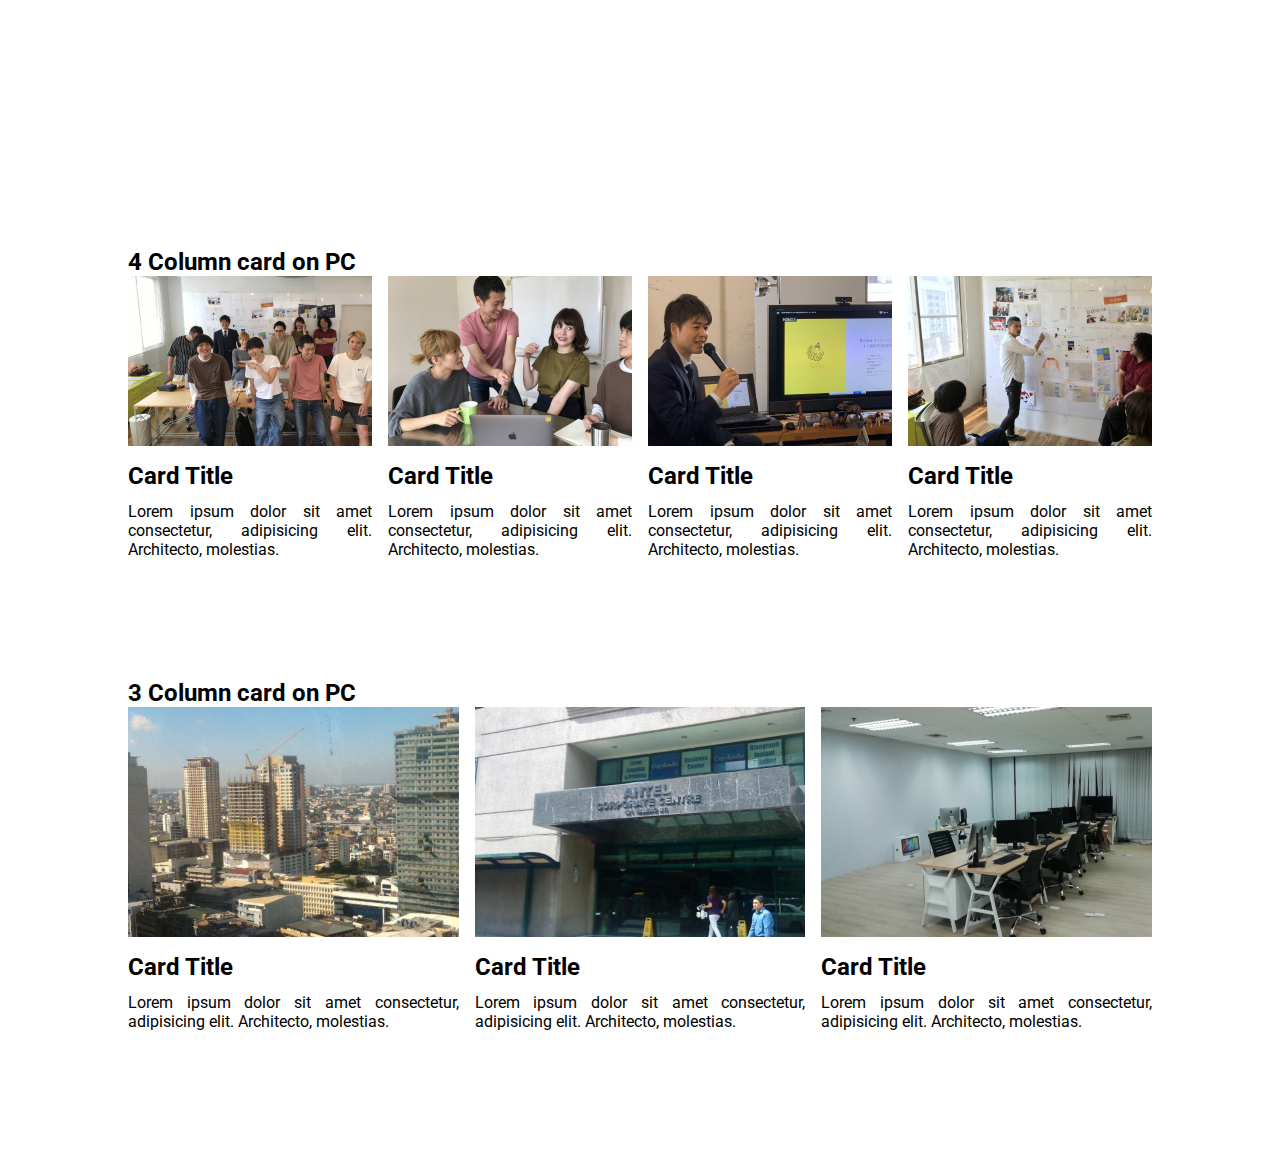
==== Card/Card.html @ 669da5ae "initial commit" ====
<!DOCTYPE html>
<html lang="en">
<head>
    <meta charset="UTF-8">
    <meta http-equiv="X-UA-Compatible" content="IE=edge">
    <meta content="width=device-width, initial-scale=1" name="viewport" />
    <link rel="stylesheet" media="screen and (min-device-width: 600px)" href="./card.css">
    <link rel="stylesheet" media="screen and (min-device-width: 200px) and (max-device-width: 599px)" href="./card-mobile.css">
    <title>Card</title>
</head>
<body>
    <section id="card-section">
        <h2 class="section-title">4 Column card on PC</h2>
        <div class="small-card-container">
            <div class="small-card">
                <img class="small-card-image" src="../src/img/Card PC/card-4col-img1@2x.png" alt="">
                <h2 class="card-title">Card Title</h2>
                <p class="card-content">Lorem ipsum dolor sit amet consectetur, adipisicing elit. Architecto, molestias.</p>
            </div>
            <div class="small-card">
                <img class="small-card-image" src="../src/img/Card PC/card-4col-img2@2x.png" alt="">
                <h2 class="card-title">Card Title</h2>
                <p class="card-content">Lorem ipsum dolor sit amet consectetur, adipisicing elit. Architecto, molestias.</p>
            </div>
            <div class="small-card">
                <img class="small-card-image" src="../src/img/Card PC/card-4col-img3@2x.png" alt="">
                <h2 class="card-title">Card Title</h2>
                <p class="card-content">Lorem ipsum dolor sit amet consectetur, adipisicing elit. Architecto, molestias.</p>
            </div>
            <div class="small-card">
                <img class="small-card-image" src="../src/img/Card PC/card-4col-img4@2x.png" alt="">
                <h2 class="card-title">Card Title</h2>
                <p class="card-content">Lorem ipsum dolor sit amet consectetur, adipisicing elit. Architecto, molestias.</p>
            </div>
        </div>

        <h2 class="section-title">3 Column card on PC</h2>
        <div class="big-card-container">
            <div class="big-card">
                <img class="big-card-image" src="../src/img/Card PC/card-3col-img1@2x.png" alt="">
                <h2 class="card-title">Card Title</h2>
                <p class="card-content">Lorem ipsum dolor sit amet consectetur, adipisicing elit. Architecto, molestias.</p>
            </div>
            <div class="big-card">
                <img class="big-card-image" src="../src/img/Card PC/card-3col-img2@2x.png" alt="">
                <h2 class="card-title">Card Title</h2>
                <p class="card-content">Lorem ipsum dolor sit amet consectetur, adipisicing elit. Architecto, molestias.</p>
            </div>
            <div class="big-card">
                <img class="big-card-image" src="../src/img/Card PC/card-3col-img3@2x.png" alt="">
                <h2 class="card-title">Card Title</h2>
                <p class="card-content">Lorem ipsum dolor sit amet consectetur, adipisicing elit. Architecto, molestias.</p>
            </div>
        </div>
    </section>


    <script src="./card.js"></script>
</body>
</html>
---- Card/card.css ----
@import url('https://fonts.googleapis.com/css2?family=Roboto:ital,wght@0,100;0,300;0,400;0,500;0,700;0,900;1,100;1,300;1,400;1,500;1,700;1,900&display=swap');
* {
  padding: 0;
  margin: 0;
  overflow-x: hidden;
  font-family: 'Roboto', sans-serif;
}

.section-title {
  margin-top: 5em;
}

#card-section {
  width: 100;
  padding: 10%;
  object-fit: contain;
}

#card-section .small-card-container {
  display: grid;
  height: auto;
  grid-gap: 1em 1em;
  grid-template-columns: repeat(4, 1fr);
}

#card-section .small-card-container .small-card .small-card-image {
  height: 170px;
  -o-object-fit: contain;
  object-fit: contain;
}

#card-section .small-card-container .small-card .card-title {
  margin: 0.5em 0;
}

#card-section .small-card-container .small-card .card-content {
  text-align: justify;
}

#card-section .big-card-container {
  display: grid;
  grid-gap: 1em;
  grid-template-columns: repeat(3, 1fr);
}

#card-section .big-card-container .big-card .big-card-image {
  -o-object-fit: contain;
  object-fit: contain;
  height: 230px;
}

#card-section .big-card-container .big-card .card-title {
  margin: 0.5em 0;
}

#card-section .big-card-container .big-card .card-content {
  text-align: justify;
}
---- Card/card-mobile.css ----
@import url('https://fonts.googleapis.com/css2?family=Roboto:ital,wght@0,100;0,300;0,400;0,500;0,700;0,900;1,100;1,300;1,400;1,500;1,700;1,900&display=swap');
* {
  padding: 0;
  margin: 0;
  overflow-x: hidden;
  font-family: 'Roboto', sans-serif;
}
#card-section {
  width: 100;
  padding: 10%;
  object-fit: contain;
}

#card-section .section-title {
  margin-top: 5em;
}

#card-section .small-card-container {
  display: grid;
  grid-gap: 1em;
  grid-template-columns: repeat(2, 1fr);
  height: auto;
}
#card-section .small-card-container .small-card {
  grid-auto-rows: auto;
  grid-auto-columns: auto;
  margin: 1em 0;
}
#card-section .small-card-container .small-card .small-card-image {
  width: 100%;
  object-fit: contain;
}
#card-section .small-card-container .small-card .card-title {
  margin: 0.5em 0;
}
#card-section .small-card-container .small-card .card-content {
  text-align: justify;
}
#card-section .big-card-container {
  display: grid;
  grid-template-columns: repeat(1 1fr);
  height: auto;
}
#card-section .big-card-container .big-card {
  width: 100%;
  margin: 2em 0;
}
#card-section .big-card-container .big-card .big-card-image {
  object-fit: contain;
  width: 100%;
}
#card-section .big-card-container .big-card .card-title {
  margin: 0.5em 0;
}
#card-section .big-card-container .big-card .card-content {
  text-align: justify;
}
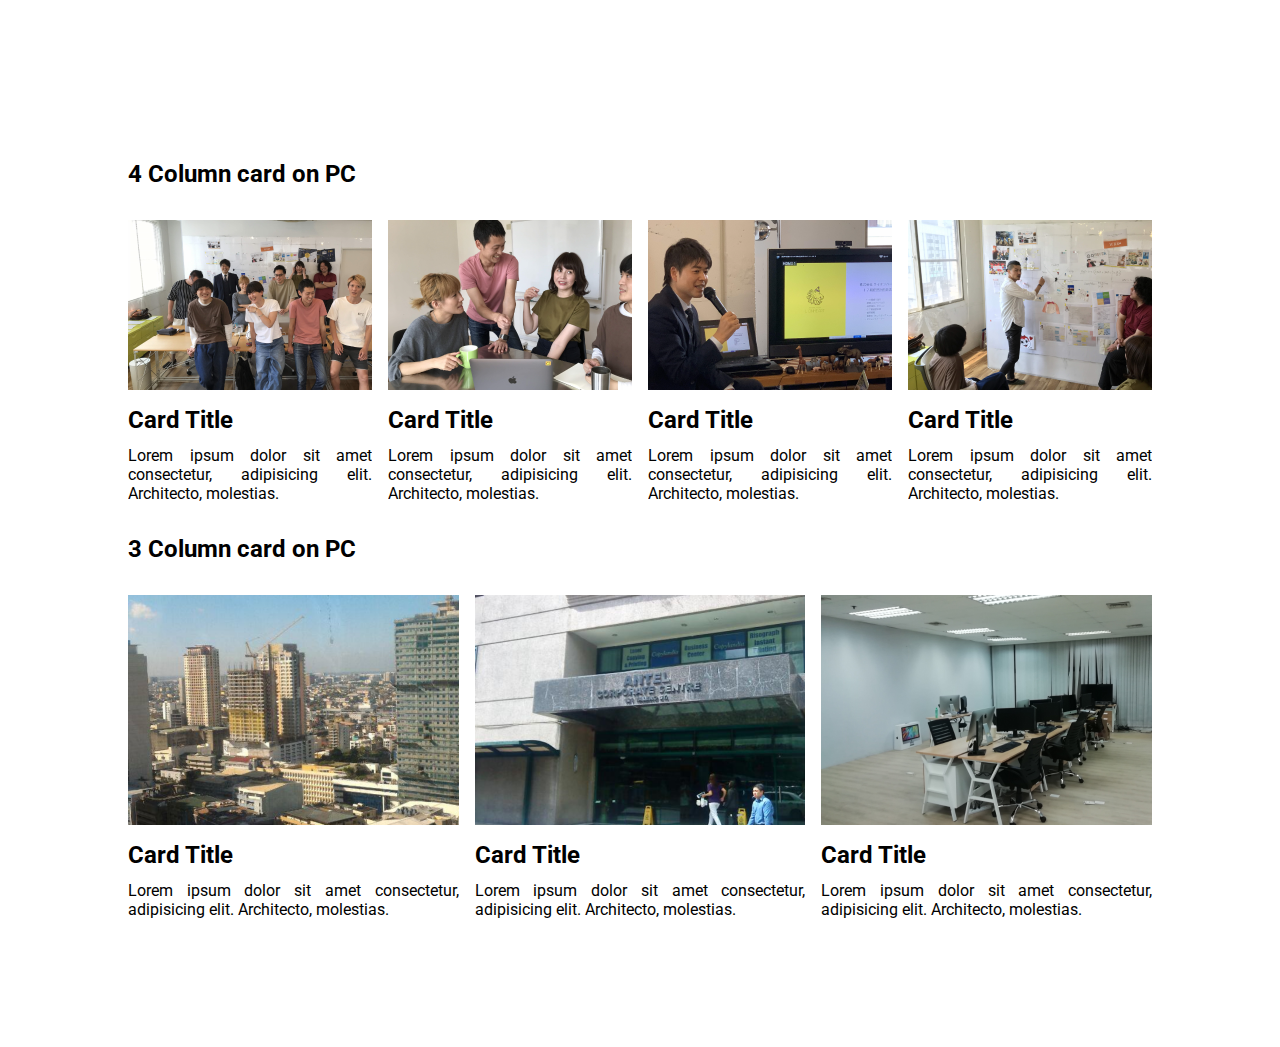
==== commit 884af1ba: "done -carousel" ====
--- a/Card/Card.html
+++ b/Card/Card.html
@@ -54,7 +54,5 @@
         </div>
     </section>
 
-
-    <script src="./card.js"></script>
 </body>
 </html>--- a/Card/card.css
+++ b/Card/card.css
@@ -14,6 +14,10 @@
   width: 100;
   padding: 10%;
   object-fit: contain;
+}
+
+#card-section h2 {
+  margin: 2rem 0;
 }
 
 #card-section .small-card-container {
@@ -55,4 +59,4 @@
 
 #card-section .big-card-container .big-card .card-content {
   text-align: justify;
-}+}
--- a/Card/card-mobile.css
+++ b/Card/card-mobile.css
@@ -5,53 +5,5 @@
   overflow-x: hidden;
   font-family: 'Roboto', sans-serif;
 }
-#card-section {
-  width: 100;
-  padding: 10%;
-  object-fit: contain;
-}
 
-#card-section .section-title {
-  margin-top: 5em;
-}
 
-#card-section .small-card-container {
-  display: grid;
-  grid-gap: 1em;
-  grid-template-columns: repeat(2, 1fr);
-  height: auto;
-}
-#card-section .small-card-container .small-card {
-  grid-auto-rows: auto;
-  grid-auto-columns: auto;
-  margin: 1em 0;
-}
-#card-section .small-card-container .small-card .small-card-image {
-  width: 100%;
-  object-fit: contain;
-}
-#card-section .small-card-container .small-card .card-title {
-  margin: 0.5em 0;
-}
-#card-section .small-card-container .small-card .card-content {
-  text-align: justify;
-}
-#card-section .big-card-container {
-  display: grid;
-  grid-template-columns: repeat(1 1fr);
-  height: auto;
-}
-#card-section .big-card-container .big-card {
-  width: 100%;
-  margin: 2em 0;
-}
-#card-section .big-card-container .big-card .big-card-image {
-  object-fit: contain;
-  width: 100%;
-}
-#card-section .big-card-container .big-card .card-title {
-  margin: 0.5em 0;
-}
-#card-section .big-card-container .big-card .card-content {
-  text-align: justify;
-}
